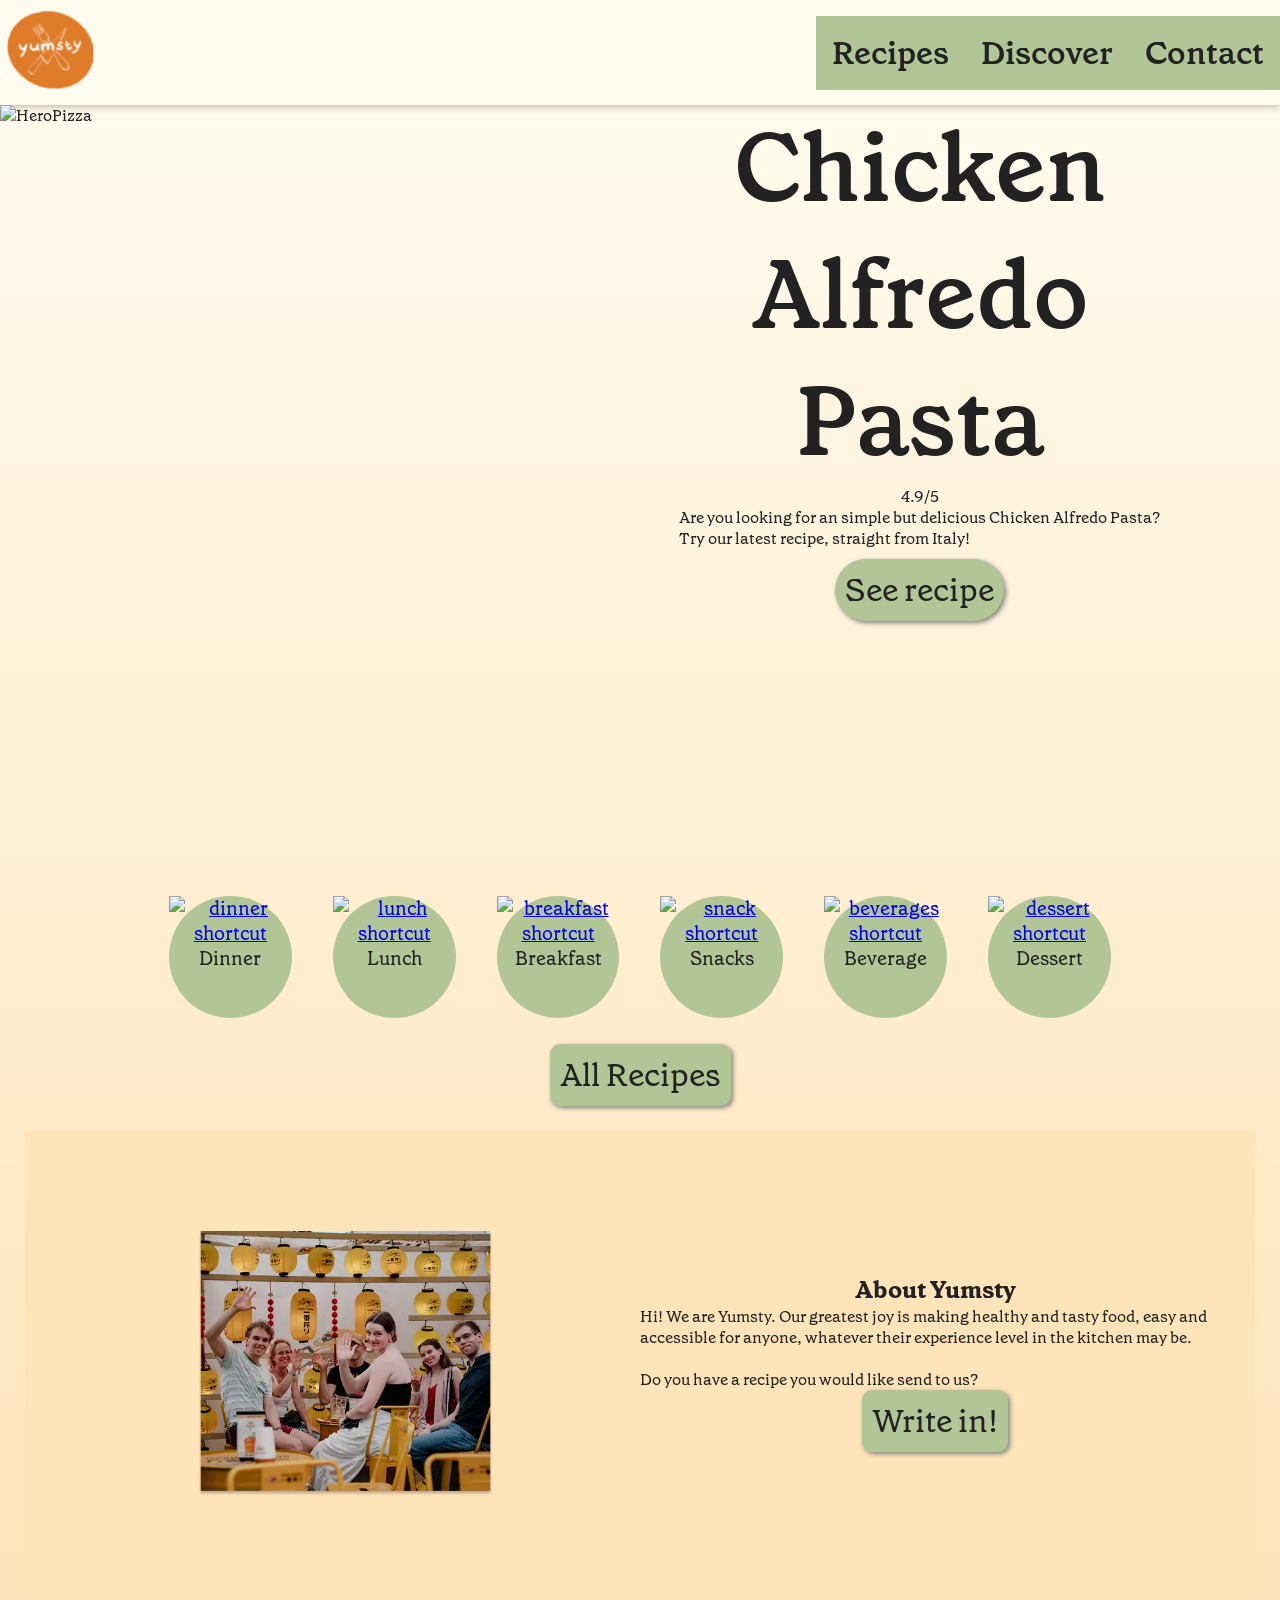
==== index.html @ b117f819 "Add meta robots tag to HTML files for SEO compliance" ====
<!DOCTYPE html>
<html lang="en">

<head>
    <meta name="robots" content="noindex">
    <meta charset="UTF-8">
    <meta name="viewport" content="width=device-width, initial-scale=1.0">
    <title>Yumsty</title>

    <link rel="stylesheet" href="./styles/global.css">
    <link rel="stylesheet" href="./styles/index.css">

</head>

<body>
    <header>
        <a class="logo" href="./index.html"><img src="./Icons/placeholderLOGO.svg" alt="LOGO"></a>

        <nav>
            <ul class="menu">
                <!-- <a class="menuA" href="./index.html">Front Page</a> -->
                <a class="menuA" href="./recipeList.html">Recipes</a>
                <a class="menuA" href="./discover.html">Discover</a>
                <a class="menuA" href="./contact.html">Contact</a>
            </ul>



            <button class="burger">
                <span class="line"></span>
                <span class="line"></span>
                <span class="line"></span>
            </button>
        </nav>
    </header>
    <main>
        <ul class="hero">
            <li data-accName="Item 1" class="heroContainer">
                <div class="hiContainer">
                    <img src="https://cdn.dummyjson.com/recipe-images/4.webp" alt="HeroPizza">
                </div>
                <div class="htContainer">
                    <h2>Chicken Alfredo Pasta</h2>
                    <p>4.9/5</p>
                    <p>Are you looking for an simple but delicious Chicken Alfredo Pasta?<br>
                        Try our latest recipe, straight from Italy!</p>
                    <button><a href="./recipe.html?id=4">See recipe</a></button>
                </div>
            </li>
            <li data-accName="Item 2" class="heroContainer">
                <div class="hiContainer">
                    <img src="https://cdn.dummyjson.com/recipe-images/4.webp" alt="HeroPizza">
                </div>
                <div class="htContainer">
                    <h2>lorem lorem</h2>
                    <p>Rating rating</p>
                    <p>Lorem ipsum dolor sit amet consectetur adipisicing elit. In, molestiae culpa. Temporibus illo
                        placeat at a mollitia quod voluptatibus architecto. Velit, nihil consequatur facilis perferendis
                        voluptatibus autem corporis modi recusandae!</p>
                    <button><a href="./recipe.html?id=4">See recipe</a></button>

                </div>
            </li>
            <li data-accName="Item 3" class="heroContainer">
                <div class="hiContainer">
                    <img src="https://cdn.dummyjson.com/recipe-images/4.webp" alt="HeroPizza">
                </div>
                <div class="htContainer">
                    <h2>lorem lorem</h2>
                    <p>Rating rating</p>
                    <p>Lorem ipsum dolor sit amet consectetur adipisicing elit. In, molestiae culpa. Temporibus illo
                        placeat at a mollitia quod voluptatibus architecto. Velit, nihil consequatur facilis perferendis
                        voluptatibus autem corporis modi recusandae!</p>
                    <button><a href="./recipe.html?id=4">See recipe</a></button>
                </div>
            </li>
            <li data-accName="Item 4" class="heroContainer">
                <div class="hiContainer">
                    <img src="https://cdn.dummyjson.com/recipe-images/4.webp" alt="HeroPizza">
                </div>
                <div class="htContainer">
                    <h2>lorem lorem</h2>
                    <p>Rating rating</p>
                    <p>Lorem ipsum dolor sit amet consectetur adipisicing elit. In, molestiae culpa. Temporibus illo
                        placeat at a mollitia quod voluptatibus architecto. Velit, nihil consequatur facilis perferendis
                        voluptatibus autem corporis modi recusandae!</p>
                    <button><a href="./recipe.html?id=4">See recipe</a></button>
                </div>
            </li>
        </ul>
        <!-- <div id="hero">
            <div id="hero1" class="heroContainer">
                <div class="hiContainer">
                    <img src="https://cdn.dummyjson.com/recipe-images/4.webp" alt="HeroPizza">
                </div>
                <div class="htContainer">
                    <h2>lorem lorem</h2>
                    <p>Rating rating</p>
                    <p>Lorem ipsum dolor sit amet consectetur adipisicing elit. In, molestiae culpa. Temporibus illo
                        placeat at a mollitia quod voluptatibus architecto. Velit, nihil consequatur facilis perferendis
                        voluptatibus autem corporis modi recusandae!</p>
                </div>
            </div>
            <div id="hero2" class="heroContainer">
                <div class="hiContainer">
                    <img src="https://cdn.dummyjson.com/recipe-images/4.webp" alt="HeroPizza">
                </div>
                <div class="htContainer">
                    <h2>lorem lorem</h2>
                    <p>Rating rating</p>
                    <p>Lorem ipsum dolor sit amet consectetur adipisicing elit. In, molestiae culpa. Temporibus illo
                        placeat at a mollitia quod voluptatibus architecto. Velit, nihil consequatur facilis perferendis
                        voluptatibus autem corporis modi recusandae!</p>
                </div>
            </div>
            <div id="hero3" class="heroContainer">
                <div class="hiContainer">
                    <img src="https://cdn.dummyjson.com/recipe-images/4.webp" alt="HeroPizza">
                </div>
                <div>
                    <h2>lorem lorem</h2>
                    <p>Rating rating</p>
                    <p>Lorem ipsum dolor sit amet consectetur adipisicing elit. In, molestiae culpa. Temporibus illo
                        placeat at a mollitia quod voluptatibus architecto. Velit, nihil consequatur facilis perferendis
                        voluptatibus autem corporis modi recusandae!</p>
                </div>
            </div>

        </div> -->
        <div id="mtContainer">
            <div class="mt"><a href="./recipeList.html?meal-type=dinner&skip=0"><img src="./icons/dinnerIcon.svg"
                        alt="dinner shortcut">

                </a>
                <p>dinner</p>
            </div>
            <div class="mt"><a href="./recipeList.html?meal-type=lunch&skip=0"><img src="./icons/lunchIcon.svg"
                        alt="lunch shortcut">

                </a>
                <p>lunch</p>
            </div>
            <div class="mt"><a href="./recipeList.html?meal-type=breakfast&skip=0"><img src="./icons/breakfastIcon.svg"
                        alt="breakfast shortcut">

                </a>
                <p>breakfast</p>
            </div>
            <div class="mt"><a href="./recipeList.html?meal-type=Snack&skip=0"><img src="./icons/snackIcon.svg"
                        alt="snack shortcut">

                </a>
                <p>snacks</p>
            </div>
            <div class="mt">
                <a href="./recipeList.html?meal-type=beverage&skip=0"><img src="./icons/beverageIcon.svg"
                        alt="beverages shortcut">

                </a>
                <p>beverage</p>
            </div>
            <div class="mt">
                <a href="./recipeList.html?meal-type=dessert&skip=0"><img src="./icons/dessertIcon.svg"
                        alt="dessert shortcut">

                </a>
                <p>Dessert</p>
            </div>


        </div>
        <button id="allBtn"><a href="./recipeList.html">All Recipes</a></button>
        <section id="aboutContainer">
            <img src="./images/thisIsUs.webp" alt="Picture of the group">
            <div id="aboutText">
                <h1>About Yumsty</h1>
                <p>Hi! We are Yumsty.
                    Our greatest joy is making healthy and tasty food, easy and accessible for anyone, whatever their
                    experience level in the
                    kitchen may be.
                    <br>
                    <br>
                    Do you have a recipe you would like send to us?
                </p>
                <button id="aboutButton"><a href="./contact.html">Write in!</a></button>
            </div>
        </section>

    </main>

    <script src="./js/index.js"></script>
    <script src="./js/menu.js"></script>
</body>

</html>
---- styles/global.css ----
* {
  margin: 0;
  padding: 0;
  font-family: Grenette;
}
img {
  width: 100%;
}
:root {
  --bgColor: #fffcef;
  --primary: #b1c597;
  --secondary: #45700e;
  --tertiary: #ffe3b9;
  --orange: #df7c2a;
  --black: #222222;
}
@font-face {
  font-family: Grenette;
  src: url(../fonts/GrenettePro-Regular.ttf);
}
@font-face {
  font-family: GrenetteBold;
  src: url(../fonts/GrenettePro-Bold.ttf);
}
@font-face {
  font-family: GrenetteSemi;
  src: url(../fonts/GrenettePro-SemiBold.ttf);
}

body {
  background-image: linear-gradient(var(--bgColor), var(--tertiary));
  color: var(--black);
}

h1 {
  font-family: GrenetteBold;
  text-transform: capitalize;
}

h2 {
  font-family: GrenetteSemi;
}
header {
  display: flex;
  justify-content: space-between;
  background-color: var(--bgColor);
  box-shadow: 0 1px 8px rgba(0, 0, 0, 0.314);
}
nav {
  display: flex;
}
button {
  background-color: var(--primary);
  color: var(--black);
  border: none;

  border-radius: 10px;
  box-shadow: 2px 2px 5px gray;
  a {
    color: var(--black);
    text-decoration: none;
  }
}
button:hover {
  background-color: var(--secondary);
  color: var(--bgColor);
}
.menu a {
  background-color: var(--primary);
  text-decoration: none;
  color: var(--black);
  font-family: GrenetteSemi;
  font-size: 2rem;
  padding: 1rem;
  transition: 0.1s;
}
.menu a:hover {
  background-color: var(--secondary);
  color: var(--bgColor);
}

* {
  margin: 0;
  padding: 0;
  box-sizing: border-box;
}

.logo img {
  width: 100px;
  height: 100px;
}

nav {
  display: flex;
  align-items: center;
}

.menu {
  display: flex;
  list-style: none;
  margin: 0;
  padding: 0;
}

.burger {
  width: 30px;
  height: 20px;
  cursor: pointer;
}

.burger .line {
  display: block;
  width: 100%;
  height: 3px;
  background-color: var(--black);
  margin-bottom: 5px;
  transition: 0.2s linear;
}
.burger {
  display: none;
}
@media screen and (max-width: 800px) {
  .menu {
    display: none;
  }
  .burger {
    display: block;
    background-color: transparent;
    border: 0;
  }
  .burger.active .line:nth-child(1) {
    transform: rotate(45deg) translate(5px, 5px);
    transition: 0.2s linear;
  }

  .burger.active .line:nth-child(2) {
    opacity: 0;
    transition: 0.15s linear;
  }

  .burger.active .line:nth-child(3) {
    transform: rotate(-45deg) translate(5px, -5px);
    transition: 0.2s linear;
  }

  nav.active .menu {
    display: block;
    background-color: #ffffff;
    position: absolute;
    top: 94px;
    left: 0;
    width: 100%;
    box-shadow: 0 10px 10px rgba(0, 0, 0, 0.1);
    z-index: 1;
  }

  nav.active .menu li {
    margin: 10px 20px;
  }

  nav.active .menu a {
    font-size: 24px;
  }
}

footer {
  max-width: 900px;
  margin: 0 auto;
  padding: 20px;
  padding-top: 50px;
  padding-bottom: 40px;
}
.grid_footer {
  display: grid;
  grid-template-columns: 1fr 1fr;
}
.grid_footer2 {
  display: grid;
  grid-template-columns: 1fr 1fr 1fr;
  order: 2;
}

.tekst_footer {
  padding-top: 30px;
}

.icons_footer {
  padding-top: 40px;
  width: 30px;
  height: auto;
}

.logo_footer {
  width: 160px;
  height: auto;
}

@media (min-width: 800px) {
  footer {
    max-width: 900px;
    margin: 0 auto;
    padding: 20px;
    padding-top: 50px;
    padding-bottom: 40px;
  }
  .grid_footer {
    display: grid;
    grid-template-columns: 1fr 1fr 1fr;
  }

  .grid_footer2 {
    display: grid;
    grid-template-columns: 1fr 1fr 1fr;
  }

  .tekst_footer {
    padding-top: 30px;
  }

  .icons_footer {
    padding-top: 40px;
    width: 50px;
    height: auto;
  }

  .logo_footer {
    width: 160px;
    height: auto;
  }
}
---- styles/index.css ----
#mtContainer {
  display: flex;
  justify-content: space-evenly;
  flex-wrap: wrap;
  padding: 2% 10%;
}

.mt {
  text-decoration: none;
  color: var(--black);
  width: 12%;
  text-align: center;
  aspect-ratio: 1/1;
  background-color: var(--primary);
  font-family: GrenetteSemi;
  font-size: 1.2rem;
  border-radius: 100%;
  transition: all 0.2s ease;
}
.mt img {
  height: 100%;
  width: 100%;
  filter: invert(0);
}
.mt:hover img {
  height: 100%;
  width: 100%;

  filter: invert(1) saturate(0);
}
.mt:hover {
  background-color: var(--secondary);
  scale: 1.3;
}
.mt p {
  height: 0px;
  position: relative;

  text-transform: capitalize;
}
#allBtn {
  display: block;
  margin: auto;
  padding: 10px;
}
#allBtn a {
  font-size: 2rem;
}

.hero {
  width: 95vw;
  height: 85vh;
  place-self: center;
  display: flex;
  gap: 4vw;
  overflow-y: hidden;
  overflow-x: scroll;
  scroll-snap-type: x mandatory;
  transition: all 0.7s;
}
.hero::-webkit-scrollbar {
  display: none;
}

li {
  list-style-type: none;
  /* background-color: #eeeeee;
  border: 1px solid #dddddd; */
  /* padding: 20px; */

  flex: 0 0 100%;
  scroll-snap-align: center;
}

li:nth-child(even) {
  background-color: var(--tertiary);
  scroll-snap-align: center;
}

.hero::scroll-button(*) {
  border: 0;
  border-radius: 50px;
  font-size: 3.4rem;
  background-color: black;
  background-position: 0 50px;
  color: white;
  opacity: 0.7;
  cursor: pointer;
  line-height: 60%;
}

.hero::scroll-button(*):hover,
.hero::scroll-button(*):focus {
  opacity: 1;
}

.hero::scroll-button(*):active {
  translate: 1px 1px;
}

.hero::scroll-button(*):disabled {
  opacity: 0.2;
  cursor: unset;
}

.hero::scroll-button(left) {
  content: "←" / "Previous";
}

.hero::scroll-button(right) {
  content: "→" / "Next";
}
.hero {
  anchor-name: --my-carousel;
}

.hero::scroll-button(*) {
  position: absolute;
  position-anchor: --my-carousel;
}
.hero::scroll-button(left) {
  right: calc(anchor(left) - 100px);
  bottom: calc(anchor(top) - 20%);
}

.hero::scroll-button(right) {
  left: calc(anchor(right) - 100px);
  bottom: calc(anchor(top) - 20%);
}

/* #hero {
  display: flex;
  gap: 10px;
  flex-direction: row;
}
*/
.heroContainer {
  display: grid;
  gap: 30px;
  grid-template-columns: 1fr 1fr;
}

.hiContainer img {
  height: 85vh;
  place-self: center left;
  object-fit: cover;
  object-position: 0% 50%;
}
.htContainer {
  display: grid;
  grid-template-columns: 1fr;
  grid-template-rows: 1fr auto auto 1fr;
}
.htContainer h2 {
  place-self: end center;
  font-size: 6rem;
  text-align: center;
  max-width: 9ch;
  hyphens: auto;
  overflow: hidden;
  display: -webkit-box;
  -webkit-line-clamp: 3; /* number of lines to show */
  line-clamp: 3;
  -webkit-box-orient: vertical;
}
.htContainer > p {
  place-self: center;
}
.htContainer p {
  place-self: start center;
  max-width: 55ch;
}
.htContainer button {
  place-self: start center;
  background-color: var(--primary);
  border: none;
  border-radius: 50px;
  margin-top: 10px;
  padding: 10px;
  a {
    color: var(--black);
    text-decoration: none;
    font-size: 2rem;
  }
}
.htContainer button:hover {
  background-color: var(--secondary);
  a {
    color: var(--bgColor);
  }
}
.hero {
  scroll-marker-group: after;
}
.hero::scroll-marker-group {
  position: absolute;
  position-anchor: --my-carousel;
  top: calc(anchor(bottom) - 70px);

  justify-self: anchor-center;

  display: flex;
  justify-content: center;
  gap: 20px;
  transform: translateX(60px);
}
.hero li::scroll-marker {
  content: attr(data-accName);
  width: 16px;
  height: 16px;
  background-color: transparent;
  border: 2px solid #22222244;
  border-radius: 50%;
  overflow: hidden;
  text-indent: 16px;
}
.hero li::scroll-marker:target-current {
  background-color: #222222aa;
}
/* #hero1 {
  transform: translate(-100%);
}
#hero2 {
  transform: translate(0%);
}
#hero3 {
  transform: translate(100%);
} */

#aboutContainer {
  display: grid;
  grid-template-columns: 1fr 1fr;
  margin: 25px;
  place-items: center;
  place-content: center;
  background-color: var(--tertiary);
  padding: 100px 25px;
}
#aboutContainer img {
  place-self: center;
  width: 50%;
}
#aboutText {
  place-self: center;
  display: flex;
  flex-direction: column;
  align-items: center;
}
#aboutText > p {
  max-width: 55ch;
}

#aboutButton {
  padding: 10px;
  margin: auto;
  place-self: center;
  a {
    font-size: 2rem;
  }
}
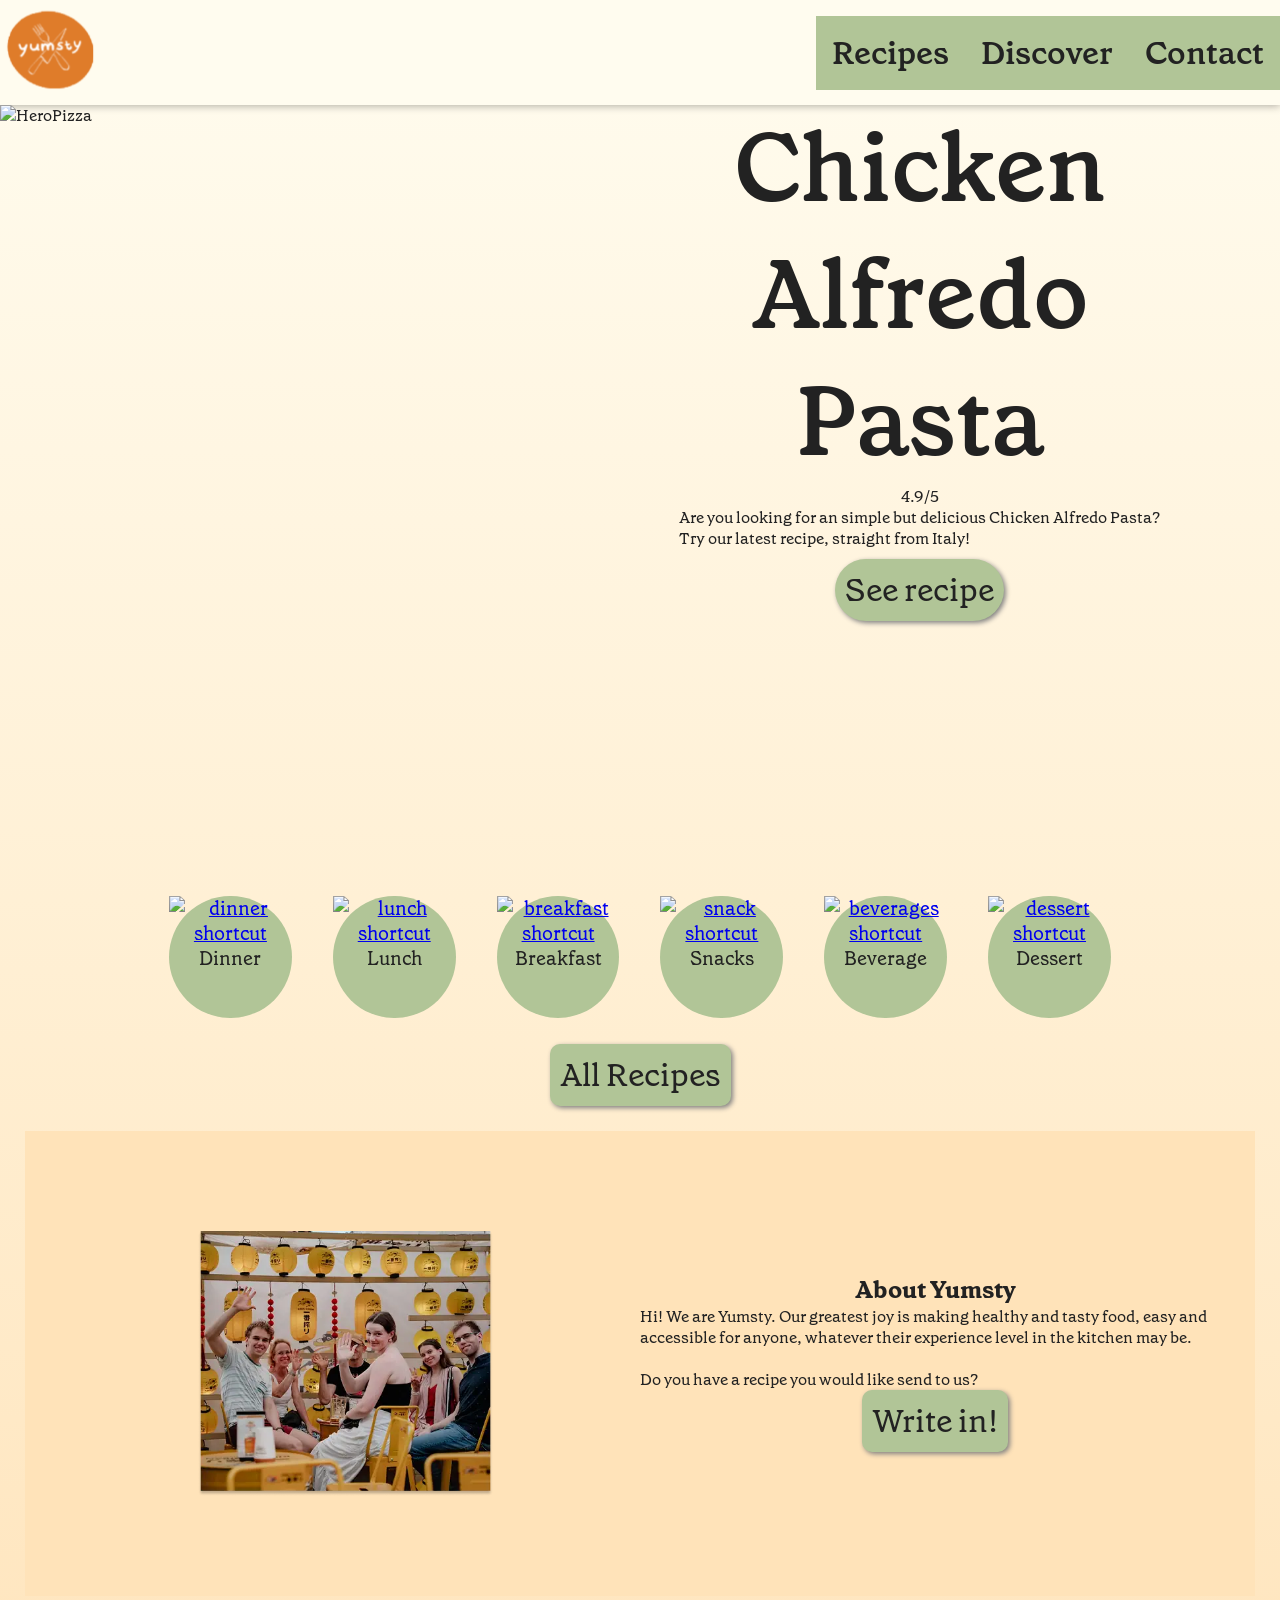
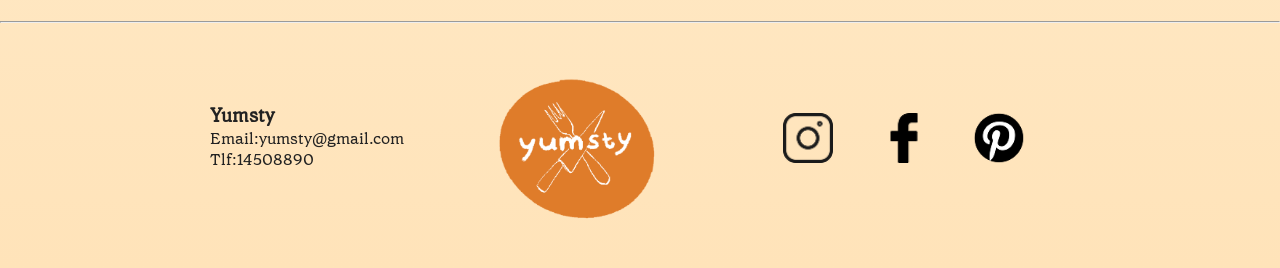
==== commit d98a5dd3: "Merge branch 'main' of https://github.com/SaethorMH/Yumsty" ====
--- a/index.html
+++ b/index.html
@@ -187,7 +187,25 @@
         </section>
 
     </main>
-
+    <hr>
+    <footer>
+
+        <div class="grid_footer">
+            <div class="tekst_footer">
+                <h3>Yumsty</h3>
+                <p>Email:yumsty@gmail.com</p>
+                <p>Tlf:14508890</p>
+            </div>
+            <div>
+                <img class="logo_footer" src="Icons/logo.png" alt="logo">
+            </div>
+            <div class="grid_footer2">
+                <img class="icons_footer" src="Icons/instagram.png" alt="instagram logo">
+                <img class="icons_footer" src="Icons/facebook.png" alt="facebook logo">
+                <img class="icons_footer" src="Icons/pinterest.png" alt="pinterest logo">
+            </div>
+        </div>
+    </footer>
     <script src="./js/index.js"></script>
     <script src="./js/menu.js"></script>
 </body>
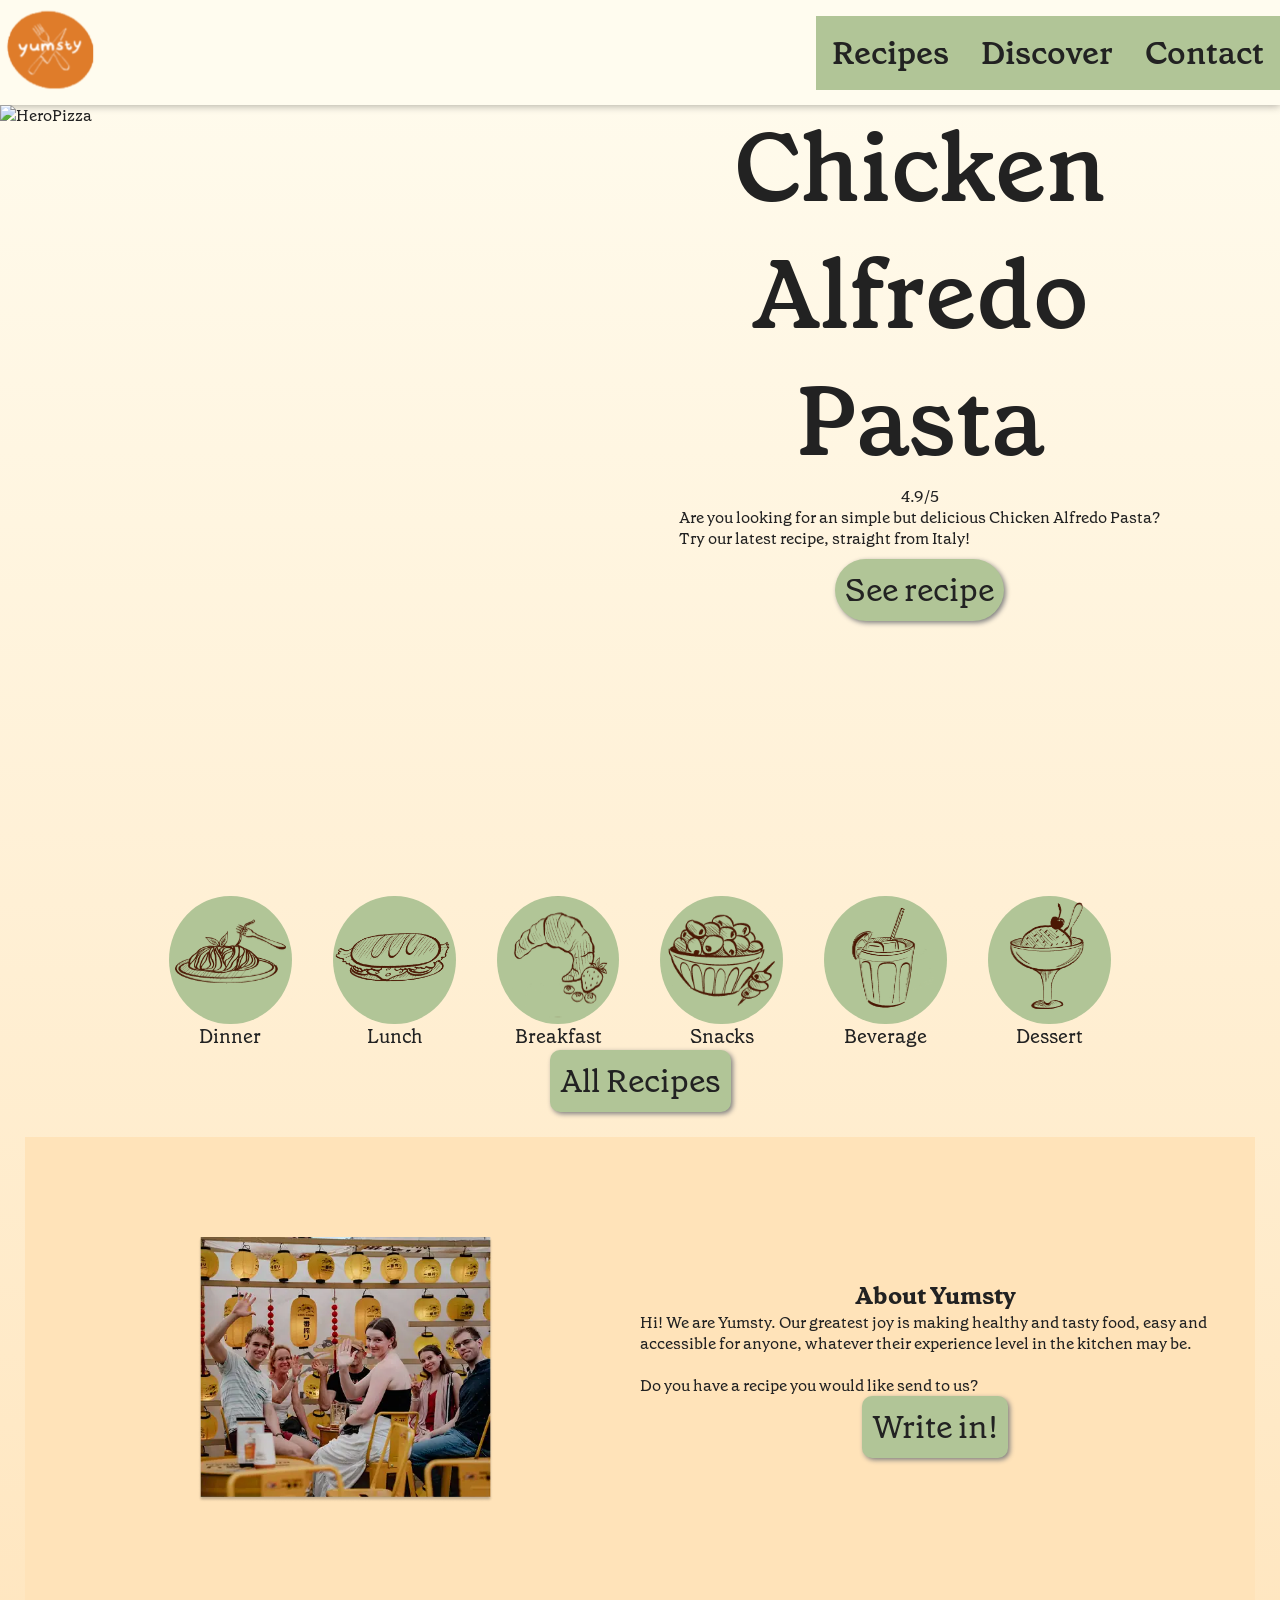
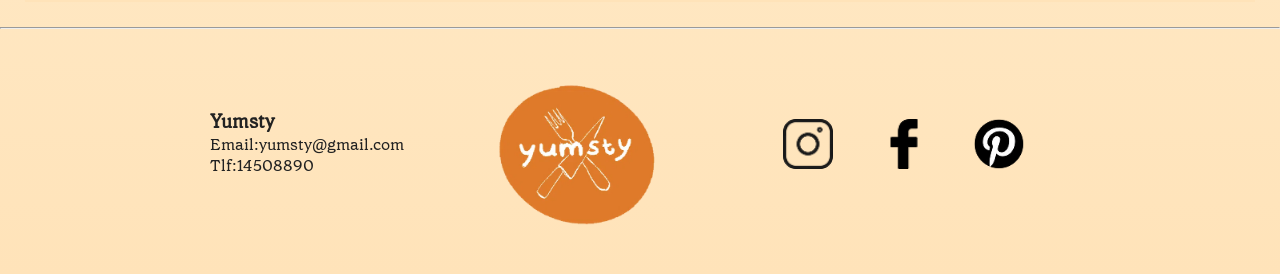
==== commit c22394e4: "Replace PNG icons with WEBP format for improved performance and update paths in HTML files" ====
--- a/index.html
+++ b/index.html
@@ -9,6 +9,7 @@
 
     <link rel="stylesheet" href="./styles/global.css">
     <link rel="stylesheet" href="./styles/index.css">
+    <link rel="icon" type="image/png" sizes="32x32" href="./favicon-32x32.png">
 
 </head>
 
@@ -128,39 +129,39 @@
 
         </div> -->
         <div id="mtContainer">
-            <div class="mt"><a href="./recipeList.html?meal-type=dinner&skip=0"><img src="./icons/dinnerIcon.svg"
+            <div class="mt"><a href="./recipeList.html?meal-type=dinner&skip=0"><img src="./Icons/dinnerIcon.svg"
                         alt="dinner shortcut">
 
                 </a>
                 <p>dinner</p>
             </div>
-            <div class="mt"><a href="./recipeList.html?meal-type=lunch&skip=0"><img src="./icons/lunchIcon.svg"
+            <div class="mt"><a href="./recipeList.html?meal-type=lunch&skip=0"><img src="./Icons/lunchIcon.svg"
                         alt="lunch shortcut">
 
                 </a>
                 <p>lunch</p>
             </div>
-            <div class="mt"><a href="./recipeList.html?meal-type=breakfast&skip=0"><img src="./icons/breakfastIcon.svg"
+            <div class="mt"><a href="./recipeList.html?meal-type=breakfast&skip=0"><img src="./Icons/breakfastIcon.svg"
                         alt="breakfast shortcut">
 
                 </a>
                 <p>breakfast</p>
             </div>
-            <div class="mt"><a href="./recipeList.html?meal-type=Snack&skip=0"><img src="./icons/snackIcon.svg"
+            <div class="mt"><a href="./recipeList.html?meal-type=Snack&skip=0"><img src="./Icons/snackIcon.svg"
                         alt="snack shortcut">
 
                 </a>
                 <p>snacks</p>
             </div>
             <div class="mt">
-                <a href="./recipeList.html?meal-type=beverage&skip=0"><img src="./icons/beverageIcon.svg"
+                <a href="./recipeList.html?meal-type=beverage&skip=0"><img src="./Icons/beverageIcon.svg"
                         alt="beverages shortcut">
 
                 </a>
                 <p>beverage</p>
             </div>
             <div class="mt">
-                <a href="./recipeList.html?meal-type=dessert&skip=0"><img src="./icons/dessertIcon.svg"
+                <a href="./recipeList.html?meal-type=dessert&skip=0"><img src="./Icons/dessertIcon.svg"
                         alt="dessert shortcut">
 
                 </a>
@@ -197,12 +198,12 @@
                 <p>Tlf:14508890</p>
             </div>
             <div>
-                <img class="logo_footer" src="Icons/logo.png" alt="logo">
+                <img class="logo_footer" src="./Icons/logo.webp" alt="logo">
             </div>
             <div class="grid_footer2">
-                <img class="icons_footer" src="Icons/instagram.png" alt="instagram logo">
-                <img class="icons_footer" src="Icons/facebook.png" alt="facebook logo">
-                <img class="icons_footer" src="Icons/pinterest.png" alt="pinterest logo">
+                <img class="icons_footer" src="./Icons/instagram.webp" alt="instagram logo">
+                <img class="icons_footer" src="./Icons/facebook.webp" alt="facebook logo">
+                <img class="icons_footer" src="./Icons/pinterest.webp" alt="pinterest logo">
             </div>
         </div>
     </footer>
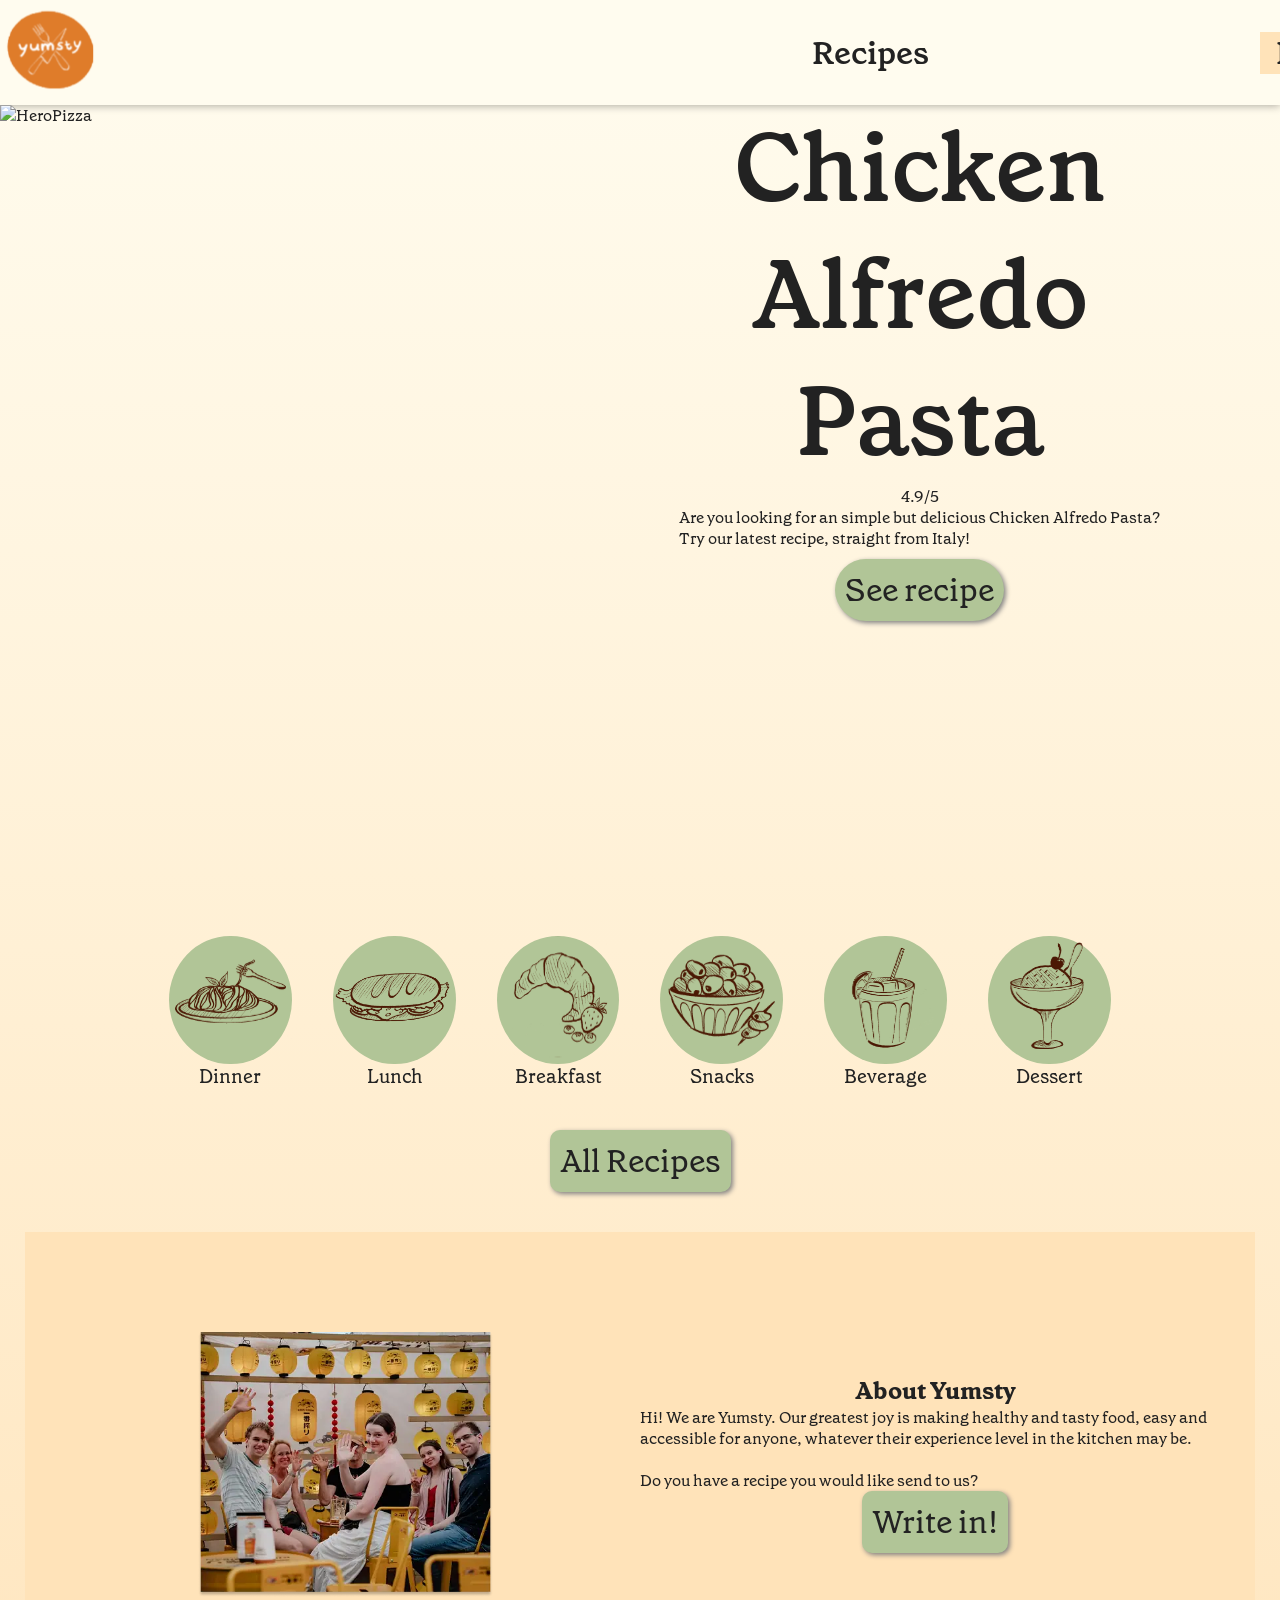
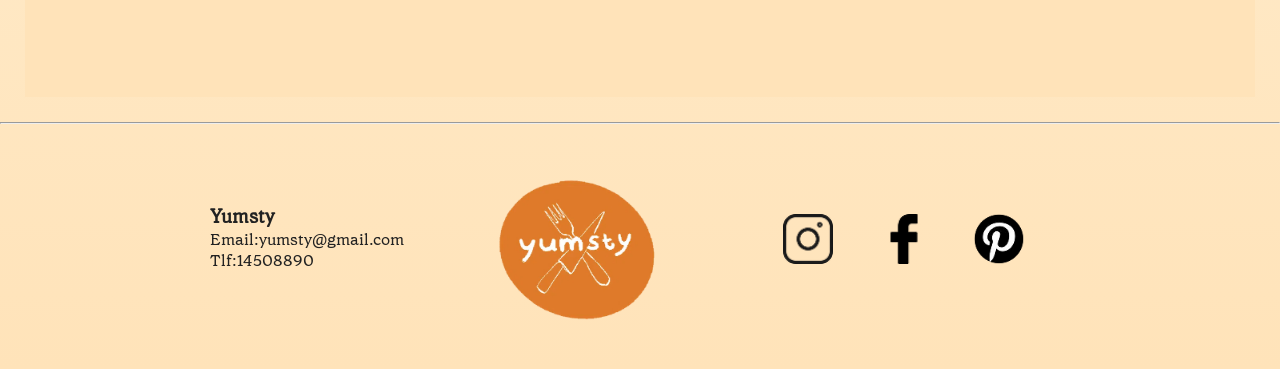
==== commit bb05a399: "Refactor navigation menu for consistency and add transition effects to buttons and links" ====
--- a/index.html
+++ b/index.html
@@ -20,9 +20,9 @@
         <nav>
             <ul class="menu">
                 <!-- <a class="menuA" href="./index.html">Front Page</a> -->
-                <a class="menuA" href="./recipeList.html">Recipes</a>
-                <a class="menuA" href="./discover.html">Discover</a>
-                <a class="menuA" href="./contact.html">Contact</a>
+                <li><a class="menuA" href="./recipeList.html">Recipes</a></li>
+                <li><a class="menuA" href="./discover.html">Discover</a></li>
+                <li><a class="menuA" href="./contact.html">Contact</a></li>
             </ul>
 
 
--- a/styles/global.css
+++ b/styles/global.css
@@ -48,17 +48,19 @@
 }
 nav {
   display: flex;
+  margin-right: 20px;
 }
 button {
   background-color: var(--primary);
   color: var(--black);
   border: none;
-
+  transition: 0.2s ease all;
   border-radius: 10px;
   box-shadow: 2px 2px 5px gray;
   a {
     color: var(--black);
     text-decoration: none;
+    transition: 0.2s ease all;
   }
 }
 button:hover {
@@ -66,17 +68,16 @@
   color: var(--bgColor);
 }
 .menu a {
-  background-color: var(--primary);
   text-decoration: none;
   color: var(--black);
   font-family: GrenetteSemi;
   font-size: 2rem;
   padding: 1rem;
-  transition: 0.1s;
+  transition: 0.1s ease;
 }
 .menu a:hover {
-  background-color: var(--secondary);
-  color: var(--bgColor);
+  color: var(--orange);
+  transform: scale(1.1);
 }
 
 * {
--- a/styles/index.css
+++ b/styles/index.css
@@ -3,6 +3,7 @@
   justify-content: space-evenly;
   flex-wrap: wrap;
   padding: 2% 10%;
+  margin-top: 40px;
 }
 
 .mt {
@@ -40,7 +41,7 @@
 }
 #allBtn {
   display: block;
-  margin: auto;
+  margin: 40px auto;
   padding: 10px;
 }
 #allBtn a {
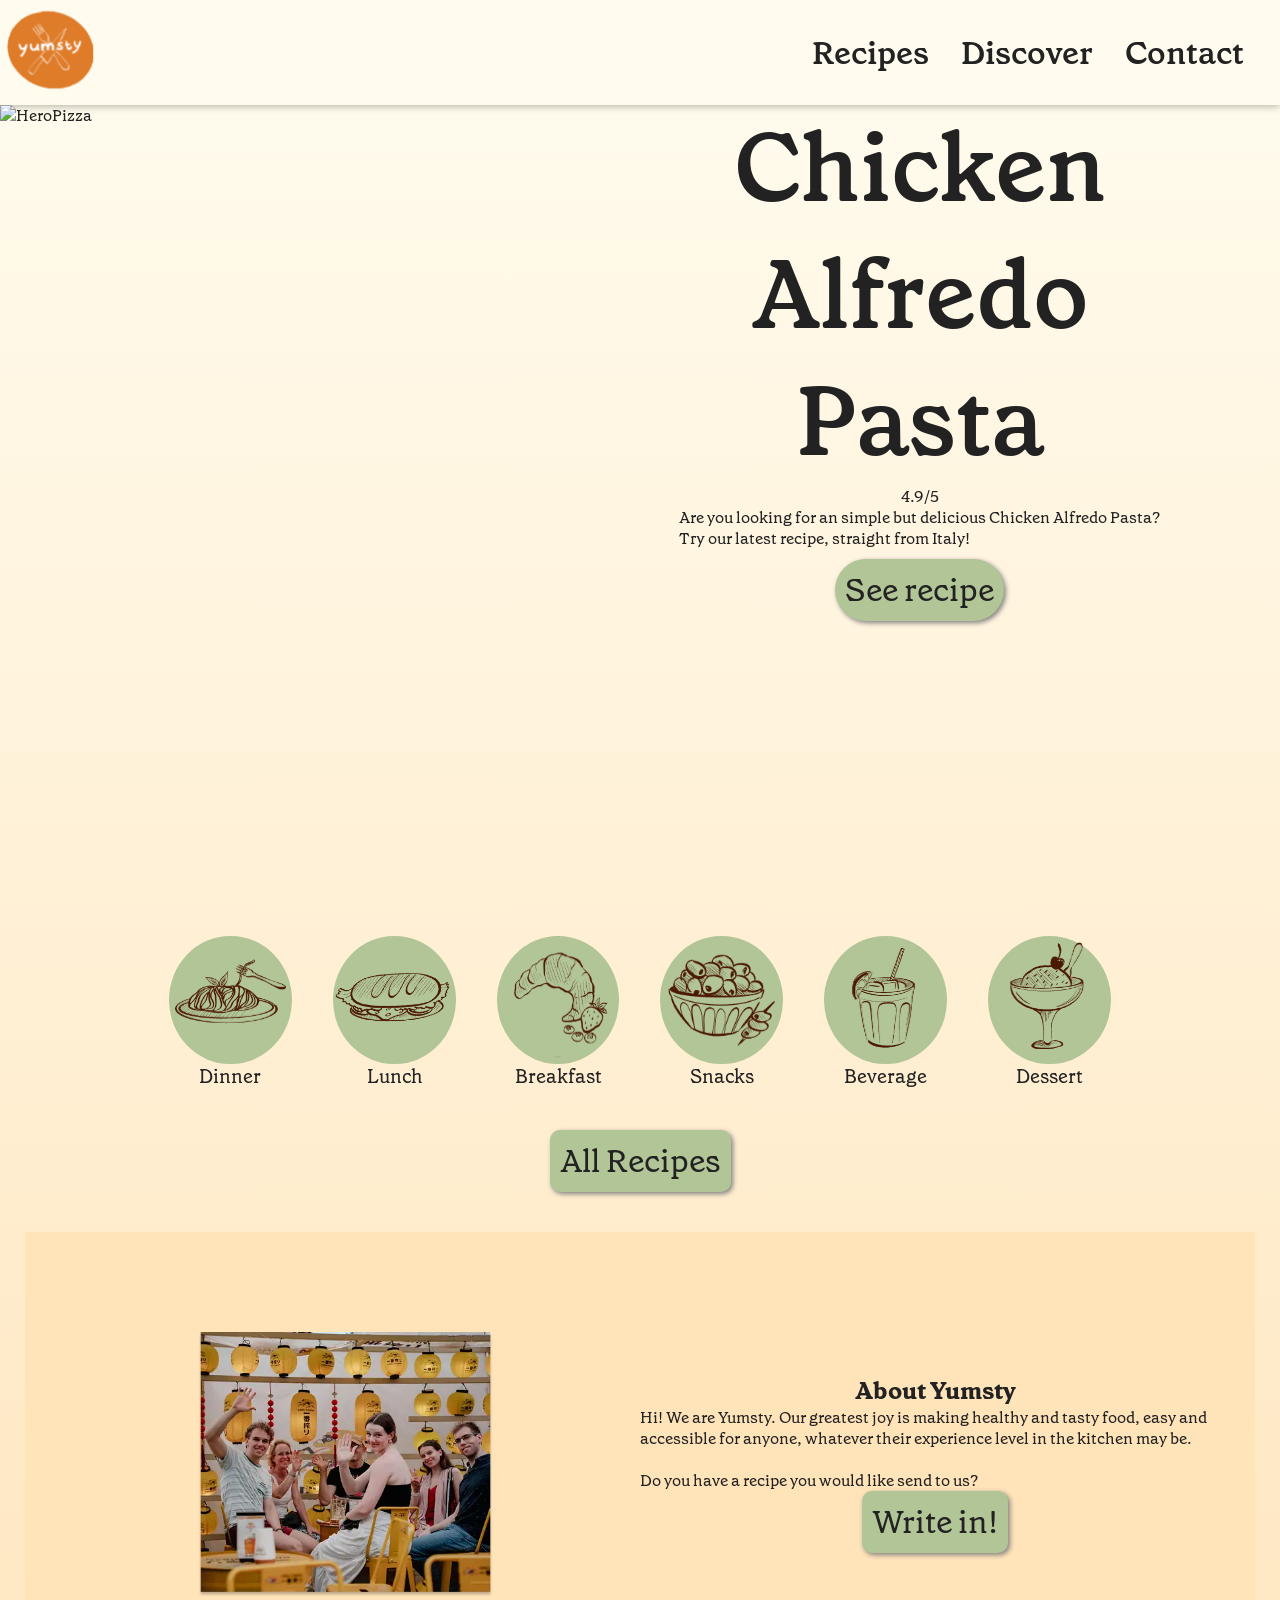
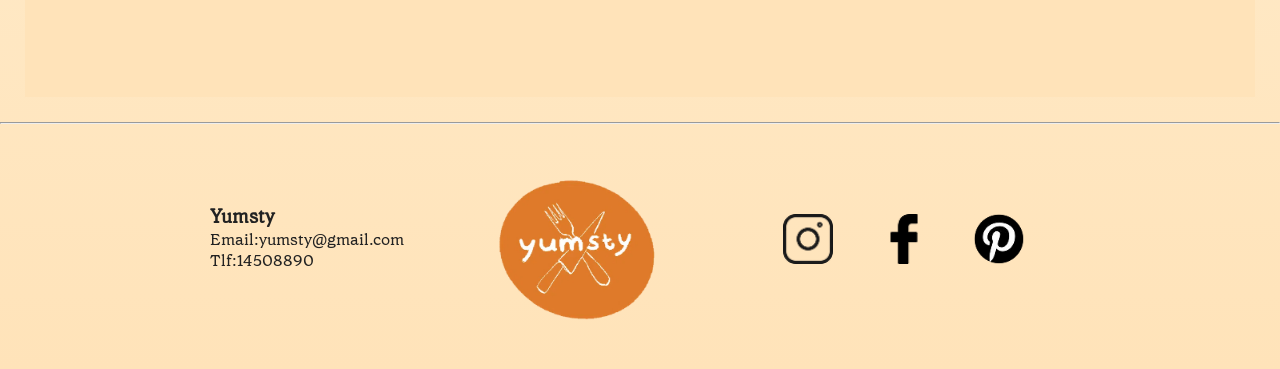
==== commit 4f76dc87: "Refactor navigation menu structure for improved semantics" ====
--- a/index.html
+++ b/index.html
@@ -18,12 +18,12 @@
         <a class="logo" href="./index.html"><img src="./Icons/placeholderLOGO.svg" alt="LOGO"></a>
 
         <nav>
-            <ul class="menu">
+            <div class="menu">
                 <!-- <a class="menuA" href="./index.html">Front Page</a> -->
-                <li><a class="menuA" href="./recipeList.html">Recipes</a></li>
-                <li><a class="menuA" href="./discover.html">Discover</a></li>
-                <li><a class="menuA" href="./contact.html">Contact</a></li>
-            </ul>
+                <a class="menuA" href="./recipeList.html">Recipes</a>
+                <a class="menuA" href="./discover.html">Discover</a>
+                <a class="menuA" href="./contact.html">Contact</a>
+            </div>
 
 
 
